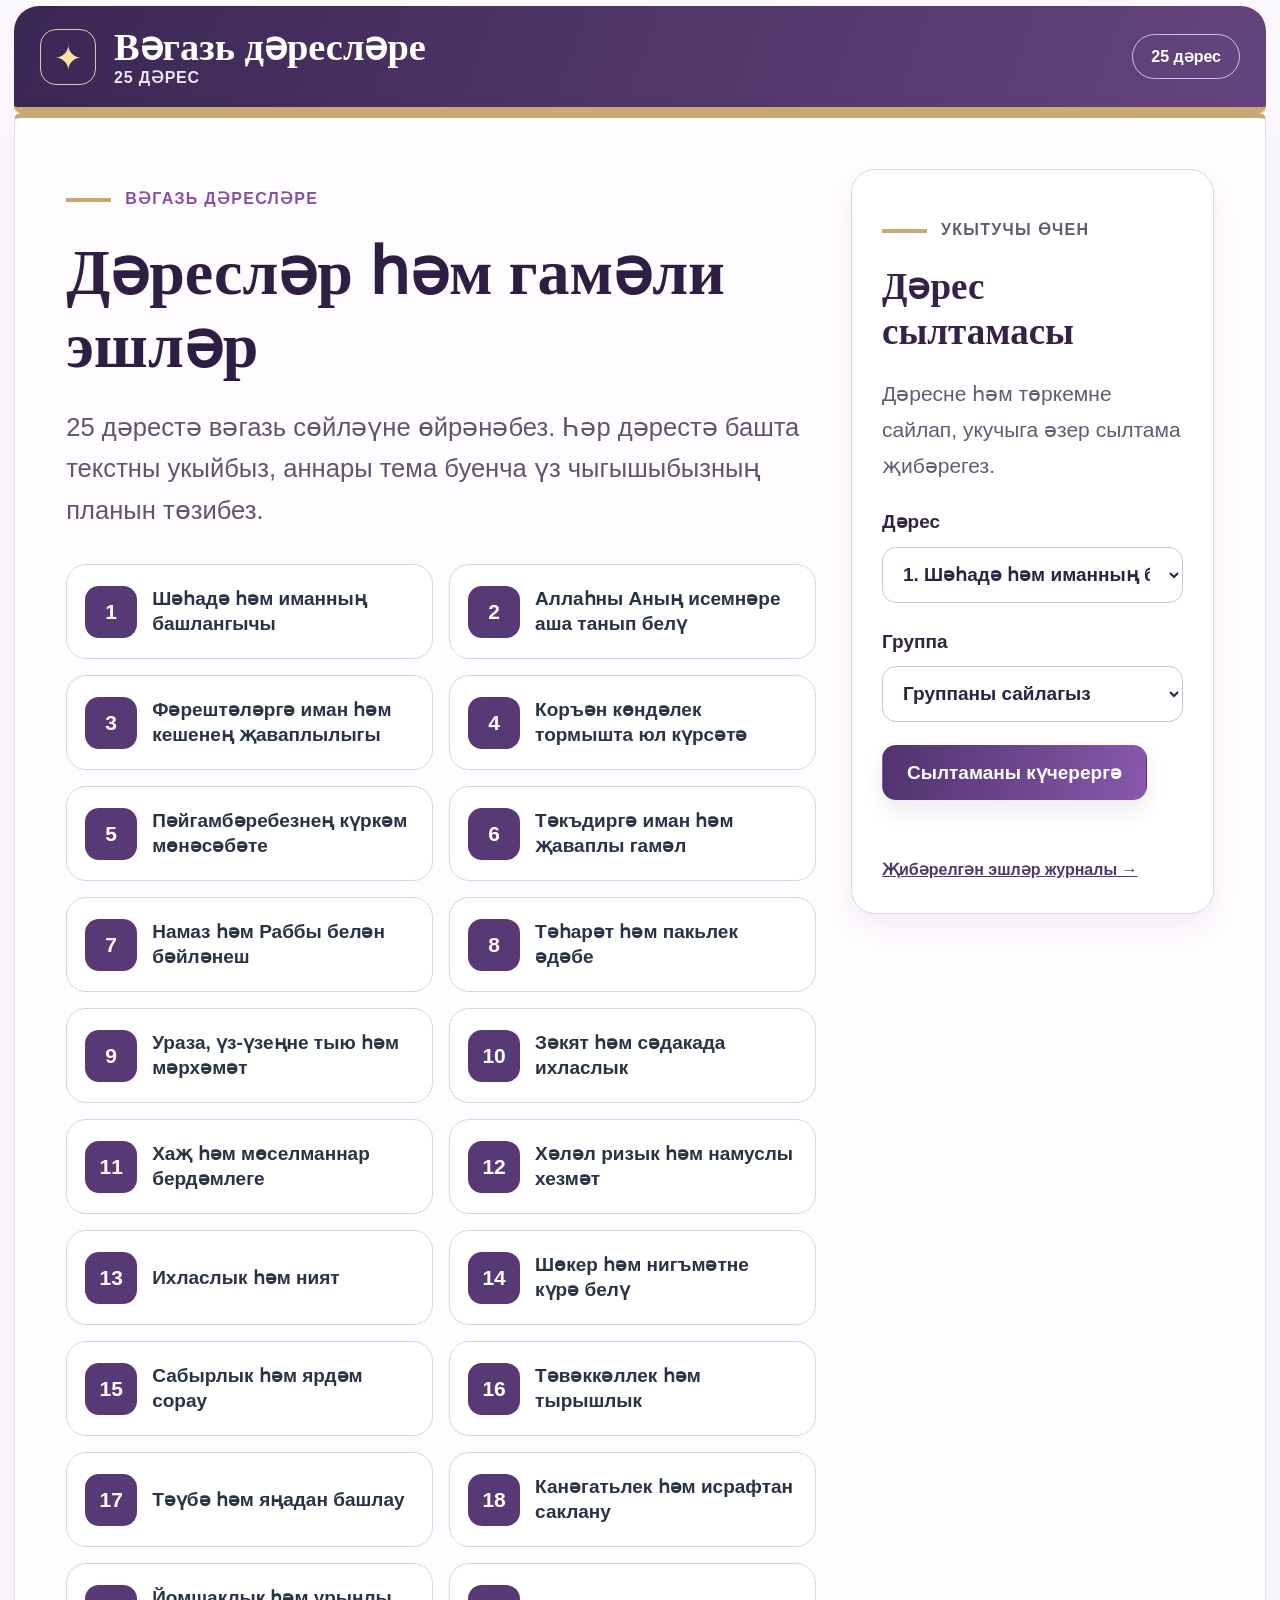
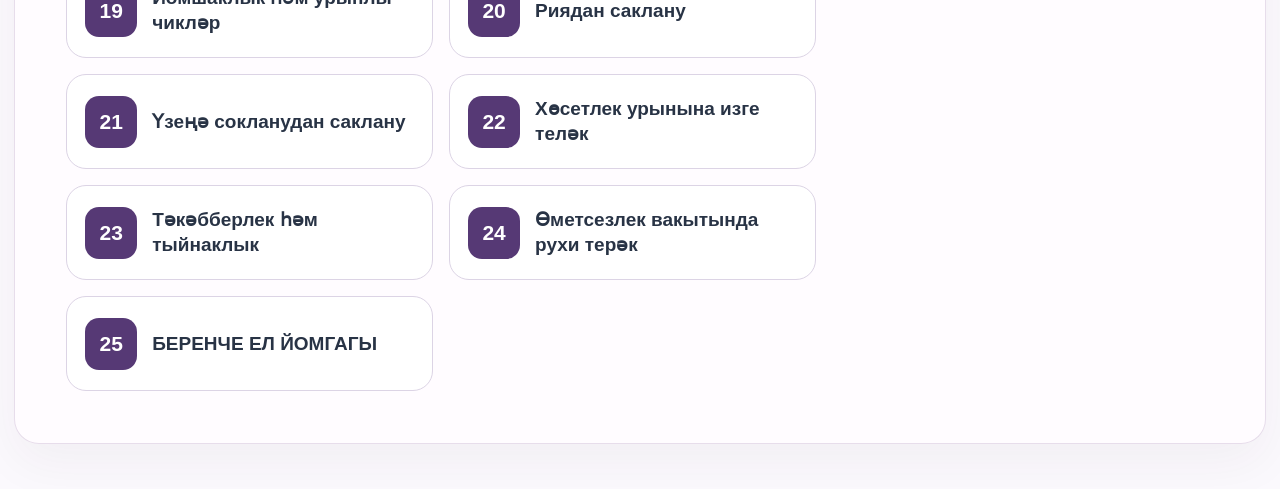
==== index.html @ bb9854bf "Добавить 25 уроков и журнал письменных работ" ====
<!doctype html>
<html lang="tt">
<head>
  <meta charset="utf-8">
  <meta name="viewport" content="width=device-width, initial-scale=1">
  <meta name="description" content="Вәгазь дәресләре: беренче уку елы, 25 дәрес һәм гамәли эшләр">
  <title>Вәгазь дәресләре</title>
  <style>
    :root{--purple:#493064;--dark:#332244;--lav:#f3ecf8;--line:#e2d7eb;--gold:#c9ad78;--ink:#302a39;--muted:#706878;--green:#eaf4e5}
    *{box-sizing:border-box}body{margin:0;font:18px/1.55 Arial,sans-serif;color:var(--ink);background:linear-gradient(120deg,#f8f3fb,#fcfaf5)}
    header{background:linear-gradient(110deg,#39264f,#684886);color:white;padding:24px max(24px,calc((100vw - 1280px)/2));border-bottom:5px solid var(--gold)}
    header small{display:block;font-weight:700;letter-spacing:.12em;color:#eadbf2}header strong{display:block;font:700 clamp(30px,4vw,48px) Georgia,serif;margin-top:2px}
    .layout{max-width:1280px;margin:28px auto;padding:0 20px;display:grid;grid-template-columns:290px minmax(0,1fr);gap:25px}
    aside,main{background:#fff;border:1px solid var(--line);border-radius:20px;box-shadow:0 12px 30px #49306410}
    aside{padding:20px;align-self:start}aside h2{font:700 23px Georgia,serif;color:var(--dark);margin:0 0 12px}.group{margin:22px 0 8px;color:#775795;font-size:13px;font-weight:900;letter-spacing:.06em}.lesson{display:block;text-decoration:none;color:var(--ink);padding:12px 13px;border-radius:12px;margin:4px 0;font-size:16px}.lesson.active{background:var(--lav);color:var(--purple);font-weight:800;border-left:4px solid #9b78ba}.lesson span{color:var(--muted);font-weight:700;margin-right:8px}
    main{padding:clamp(24px,4vw,50px)}.crumb{font-size:14px;color:#765996;font-weight:800;letter-spacing:.07em;text-transform:uppercase}.preview{float:right;background:#fbf4e8;border:1px solid #e9d6b2;color:#78592b;border-radius:999px;padding:5px 13px;font-size:13px;font-weight:800}
    h1{font:700 clamp(31px,4vw,51px) Georgia,serif;color:var(--dark);line-height:1.12;margin:13px 0 20px}.topic{background:var(--green);border-left:5px solid #88aa80;border-radius:0 13px 13px 0;padding:17px 20px;font-size:20px;font-weight:800;color:#26472d}.meta{color:var(--muted);margin:16px 0 25px}.tabs{display:flex;gap:10px;border-bottom:1px solid var(--line);padding-bottom:12px;flex-wrap:wrap}.tabs a{border-radius:10px;padding:9px 16px;text-decoration:none;background:#f7f2fa;color:var(--purple);font-weight:800;font-size:15px}.tabs a:first-child{background:var(--purple);color:#fff}
    h2{font:700 29px Georgia,serif;color:var(--dark);margin:30px 0 10px}.bodytext{max-width:790px}.evidence{background:#faf7f1;border:1px solid #eadfcf;border-radius:15px;padding:20px 24px;margin:24px 0}.evidence strong{color:#60487a}.task{background:linear-gradient(140deg,#f6f0fa,#fbf8fc);border:1px solid #dfd1ea;border-radius:20px;padding:26px;margin-top:36px}.task h2{margin:0 0 8px}.task .lead{font-size:17px;color:var(--muted);margin:0 0 20px}.steps{display:grid;grid-template-columns:repeat(2,1fr);gap:12px}.step{background:#fff;border:1px solid var(--line);border-radius:13px;padding:15px 17px}.step strong{display:block;color:var(--purple);margin-bottom:4px}.step span{font-size:16px;color:#5f5666}.actions{display:flex;gap:12px;flex-wrap:wrap;margin-top:24px}.button{display:inline-block;border-radius:12px;padding:12px 20px;font-weight:800;text-decoration:none;background:var(--purple);color:#fff}.button.secondary{background:#fff;color:var(--purple);border:1px solid #baa3ce}.note{font-size:14px;color:var(--muted);margin-top:12px}
    .field{display:block;margin-top:20px;font-weight:800;color:var(--purple)}.draft{width:100%;min-height:210px;padding:16px;border:1px solid #cdb9dc;border-radius:13px;font:17px/1.6 Arial,sans-serif;margin-top:8px;resize:vertical}.status{font-size:15px;color:#51704f;min-height:24px}button.button{border:0;font:800 17px Arial,sans-serif;cursor:pointer}.chapter-label{font-size:12px;color:#806497;font-weight:900;padding:15px 12px 4px}
    @media(max-width:800px){.layout{grid-template-columns:1fr}aside{display:block}aside .lesson:not(.active){display:none}main{padding:24px}.steps{grid-template-columns:1fr}.preview{float:none;display:inline-block}}
  </style>
  <link rel="stylesheet" href="site.css">
</head>
<body>
  <div class="wrap">
    <header class="top"><div class="brand"><span class="brand-mark" aria-hidden="true">✦</span><div><strong>Вәгазь дәресләре</strong><small>25 ДӘРЕС</small></div></div><span class="pill" id="coursePill">25 дәрес</span></header>
    <div class="progress" id="progress" hidden><div class="progress-line"><span id="stageName">Дәрес белән танышу</span><span id="stageCount">1 / 2</span></div><div class="track"><div class="fill" id="stageFill"></div></div></div>
    <main class="course-main">
      <section class="screen" id="home">
        <div class="home-grid"><div><p class="eyebrow">ВӘГАЗЬ ДӘРЕСЛӘРЕ</p><h1>Дәресләр һәм гамәли эшләр</h1><p class="lead">25 дәрестә вәгазь сөйләүне өйрәнәбез. Һәр дәрестә башта текстны укыйбыз, аннары тема буенча үз чыгышыбызның планын төзибез.</p><div class="lesson-cards" id="lessonCards"></div></div>
        <aside class="teacher-panel"><p class="eyebrow">УКЫТУЧЫ ӨЧЕН</p><h2>Дәрес сылтамасы</h2><p>Дәресне һәм төркемне сайлап, укучыга әзер сылтама җибәрегез.</p><label class="field">Дәрес<select id="teacherLesson"></select></label><label class="field">Группа<select id="teacherGroup"></select></label><button class="primary" id="copyLinkBtn" type="button">Сылтаманы күчерергә</button><p class="status" id="copyNote" role="status"></p><input id="teacherLink" class="field" type="text" readonly hidden aria-label="Дәрес сылтамасы"><a class="journal-pending" href="teacher.html">Җибәрелгән эшләр журналы →</a></aside></div>
      </section>
      <section class="screen" id="intro" hidden><p class="eyebrow">ДӘРЕС ТЕКСТЫ</p><h1 id="introTitle"></h1><div class="theme-card" id="introTheme"></div><div class="goal-card"><strong>Дәреснең максаты</strong><span id="introGoal"></span></div><article class="reading" id="lessonReading"></article><div class="closing-card"><strong>Гамәли эшкә әзерләнү</strong><p>Текстны укыгач, төп фикерне, тикшерелгән дәлилне һәм тормышчан мисалны үз сүзләрегез белән җиткереп карагыз.</p></div><div class="actions"><button class="primary" id="toAssignment" type="button">Биремгә күчәргә</button></div></section>
      <section class="screen" id="identity" hidden><button class="secondary back" id="backToIntro" type="button">← Дәрес текстына кайтырга</button><p class="eyebrow">УКУЧЫ ТУРЫНДА МӘГЪЛҮМАТ</p><h1>Биремне кем үти?</h1><p class="lead">Эшегездә күренсен өчен исем-фамилиягезне языгыз һәм группагызны сайлагыз.</p><label class="field">Исем һәм фамилия<input id="studentName" type="text" autocomplete="name"></label><label class="field">Группа<select id="studentGroup"></select></label><p class="form-error" id="identityError" role="alert" hidden></p><div class="actions"><button class="primary" id="startAssignment" type="button">Биремне башларга</button></div></section>
      <section class="screen" id="assignment" hidden><button class="secondary back" id="backToText" type="button">← Дәрес текстына кайтырга</button><p class="eyebrow">ГАМӘЛИ БИРЕМ</p><h1>Вәгазь әзерләү</h1><p class="lead">Дәрес темасы буенча үз сүзләрегез белән чыгыш планы әзерләгез.</p><p class="identity-summary" id="identitySummary"></p><div class="specific-task" id="specificPractice"></div><div class="assignment-steps"><div class="assignment-step"><strong>1. Тыңлаучы</strong><span>Кемгә мөрәҗәгать итәсез?</span></div><div class="assignment-step"><strong>2. Төп фикер</strong><span>Берничә җөмлә белән нәрсәне җиткерәсез?</span></div><div class="assignment-step"><strong>3. Дәлил</strong><span>Дәрестә китерелгән дәлилне һәм аның чыганагын күрсәтегез.</span></div><div class="assignment-step"><strong>4. Тормышчан мисал</strong><span>Тыңлаучыга аңлаешлы бер мисал.</span></div><div class="assignment-step"><strong>5. Йомгак</strong><span>Йомшак һәм гамәли нәтиҗә.</span></div><div class="assignment-step"><strong>6. Чыгыш</strong><span>Планга таянып, үз сүзләрегез белән сөйләп карагыз.</span></div></div><label class="field">Үз чыгышыгызның планы<textarea id="draft" placeholder="Тыңлаучы, төп фикер, дәлил, мисал һәм йомгакны монда языгыз"></textarea></label><div class="actions"><button class="primary" id="submitAssignment" type="button">Эшне җибәрергә</button></div><p class="status" id="submitStatus" role="status"></p><p class="note" id="previewNote">Журнал серверга тоташтырылганнан соң эш шунда җибәреләчәк. Әлегә бу — җирле карау гына.</p></section>
      <section class="screen" id="submitted" hidden><p class="eyebrow">ЭШ ҖИБӘРЕЛДЕ</p><h1>Рәхмәт!</h1><p class="lead">Эшегез укытучы журналына җибәрелде.</p><p class="identity-summary" id="submittedSummary"></p></section>
    </main>
  </div>
  <script src="lessons.js"></script>
  <script src="app-v2.js"></script>
</body>
</html>
---- site.css ----
:root{--violet:#51346d;--violet2:#8559a7;--navy:#172f45;--cream:#fbf5e9;--mint:#edf6e9}
body{font:21px/1.7 Arial,"Noto Sans",sans-serif;background:#fbf9fd;color:#2d2340}
.wrap{width:min(1500px,calc(100% - 28px));margin:6px auto 45px}
.top{display:flex;justify-content:space-between;align-items:center;gap:20px;padding:18px 26px;background:linear-gradient(110deg,#3b2753,#64447e);border-bottom:6px solid #caaa74;border-radius:25px 25px 7px 7px;color:#fff}
.brand{display:flex;align-items:center;gap:18px}.brand-mark{display:grid;place-items:center;width:56px;height:56px;border:1px solid #dbcaa8;border-radius:16px;color:#ffe1a5;font-size:34px}
.brand strong{font:700 clamp(27px,3vw,42px) Georgia,serif;line-height:1.1}.brand small{display:block;font:800 16px/1.3 Arial,sans-serif;letter-spacing:.05em;color:#ede4f6}
.pill{border:1px solid #d2bddf;border-radius:99px;padding:8px 18px;font-size:16px;font-weight:800;white-space:nowrap}
.progress{padding:17px 24px 22px;background:#fff;border:1px solid #e9dff0;border-top:0}.progress-line{display:flex;justify-content:space-between;gap:15px;color:#6b567d;font-size:16px;font-weight:800}.track{height:12px;margin-top:12px;background:#eee5f4;border-radius:99px;overflow:hidden}.fill{height:100%;width:0;background:linear-gradient(90deg,#c7a675,#9d67cb)}
.course-main{display:block;min-height:65vh;padding:clamp(26px,4vw,62px);background:#fffcff;border:1px solid #e7ddeb;border-top:5px solid #caaa74;border-radius:7px 7px 25px 25px;box-shadow:0 18px 50px #3720400d}
.screen[hidden],.progress[hidden]{display:none!important}.eyebrow{font-size:16px;font-weight:900;letter-spacing:.08em;color:#8351a5;text-transform:uppercase}.eyebrow:before{content:"";display:inline-block;width:45px;height:4px;background:#caaa74;vertical-align:middle;margin-right:14px}
.course-main h1{font:700 clamp(39px,5vw,75px)/1.13 Georgia,serif;color:#2f1e43;margin:25px 0 25px}.course-main h2{font:700 clamp(28px,3.1vw,45px)/1.2 Georgia,serif;color:#352248;margin:0 0 13px}.lead{max-width:1000px;color:#5f5571;font-size:clamp(20px,2vw,26px);line-height:1.62;margin:25px 0 33px}
.home-grid{display:grid;grid-template-columns:minmax(0,1.55fr) minmax(340px,.75fr);gap:35px}.lesson-cards{display:grid;grid-template-columns:repeat(2,minmax(0,1fr));gap:16px;margin-top:33px}.lesson-card{display:flex;align-items:center;gap:15px;padding:18px;border:1px solid #dcd4e5;border-radius:20px;text-decoration:none;color:#283345;background:#fff;min-height:95px}.lesson-card:hover,.lesson-card:focus-visible{border-color:#8c65a4;box-shadow:0 8px 22px #4930641e}.number{display:grid;place-items:center;min-width:52px;height:52px;border-radius:14px;background:#563975;color:#fff;font-weight:900}.lesson-card strong{font-size:19px;line-height:1.3}
.teacher-panel{align-self:start;background:#fff;border:1px solid #e0d6e9;border-radius:24px;padding:30px;box-shadow:0 14px 30px #49306412}.teacher-panel p{color:#635b70}.teacher-panel h2{margin:22px 0;font-size:37px}.field{display:grid;gap:8px;margin:23px 0;font-size:19px;font-weight:800;color:#322440}.field select,.field input,.field textarea{width:100%;padding:15px 16px;border:1px solid #cfc1db;border-radius:14px;background:#fff;color:#2d2340;font:inherit;min-height:56px}.field textarea{min-height:280px;resize:vertical}.teacher-panel a{color:#52366b;font-weight:800}.teacher-panel .small{font-size:15px;color:#6d6379}
.primary,.secondary{display:inline-block;border:1px solid transparent;border-radius:14px;padding:15px 24px;font:800 19px Arial,sans-serif;cursor:pointer;text-decoration:none}.primary{background:linear-gradient(100deg,#50336d,#8858ac);color:#fff;box-shadow:0 10px 20px #4930641a}.secondary{background:#fff;color:#50336d;border-color:#cdb9db}.primary:focus-visible,.secondary:focus-visible,.lesson-card:focus-visible{outline:3px solid #bd9bd2;outline-offset:3px}.actions{display:flex;justify-content:flex-end;gap:13px;flex-wrap:wrap;margin-top:35px}.status{min-height:24px;color:#486d4c;font-size:16px}
.theme-card{background:var(--mint);border-left:6px solid #8bb07e;border-radius:0 17px 17px 0;padding:25px 30px;margin:28px 0;font-size:23px;font-weight:800;color:#234d30}.goal-card{background:#f1eaf6;border-left:6px solid #9465ae;border-radius:0 17px 17px 0;padding:24px 30px;margin:28px 0;font-size:21px}.goal-card strong{display:block;font:700 31px Georgia,serif;margin-bottom:10px}.reading{max-width:1200px}.reading-card{border:1px solid #e7d9c2;border-radius:24px;padding:clamp(22px,3vw,42px);margin:25px 0;background:var(--cream)}.reading-card:nth-child(even){background:#f4eef9;border-color:#e4d7ed}.reading-card:nth-child(3n){background:#f0f7f1;border-color:#d7e7d9}.reading-card h2{margin-bottom:22px}.reading-card p{font-size:clamp(20px,1.8vw,25px);line-height:1.7;margin:18px 0;white-space:pre-line}.reading-card p:first-of-type{margin-top:0}.reading-card p:last-child{margin-bottom:0}.reading-card .source{font-size:19px;color:#68567d;font-weight:700}.closing-card{background:#eee6f5;border-left:6px solid #9360ad;border-radius:0 20px 20px 0;padding:28px 33px;margin:35px 0;font-size:22px}.closing-card strong{display:block;font:700 38px Georgia,serif;margin-bottom:8px}.closing-card p{margin:0;white-space:pre-line}
.assignment-steps{display:grid;grid-template-columns:repeat(2,minmax(0,1fr));gap:16px}.assignment-step{background:#fff;border:1px solid #ded2e8;border-radius:17px;padding:22px}.assignment-step strong{display:block;color:#563975;font-size:22px}.assignment-step span{font-size:19px}.specific-task{background:#fbf4e8;border:1px solid #e8d7b8;border-radius:18px;padding:25px 30px;margin:30px 0;white-space:pre-line}.note{color:#695f75;font-size:16px;margin-top:20px}.back{margin-bottom:25px}.journal-pending{display:block;color:#7a6b86;font-size:16px;margin-top:16px}
input[hidden]{display:none!important}
.form-error{padding:12px 16px;border-radius:12px;background:#fff0f0;color:#9e3030;font-size:18px;font-weight:700}.form-error[hidden]{display:none}.identity-summary{display:inline-block;margin:0;padding:9px 15px;border-radius:12px;background:#f0eaf5;color:#4b3268;font-size:17px;font-weight:800}
@media(max-width:900px){.home-grid{grid-template-columns:1fr}.lesson-cards{grid-template-columns:1fr}.teacher-panel{order:2}.assignment-steps{grid-template-columns:1fr}}
@media(max-width:600px){body{font-size:19px}.wrap{width:calc(100% - 12px)}.top{padding:16px;flex-wrap:wrap}.brand{min-width:0}.brand strong{font-size:26px}.brand-mark{width:44px;height:44px;flex:none}.pill{font-size:13px;padding:6px 10px;margin-left:auto}.course-main{padding:23px 18px}.course-main h1{font-size:39px}.lesson-card strong{font-size:18px}.theme-card,.goal-card,.closing-card{padding:20px}.reading-card{padding:22px}.reading-card p{font-size:20px}.teacher-panel{padding:22px}}
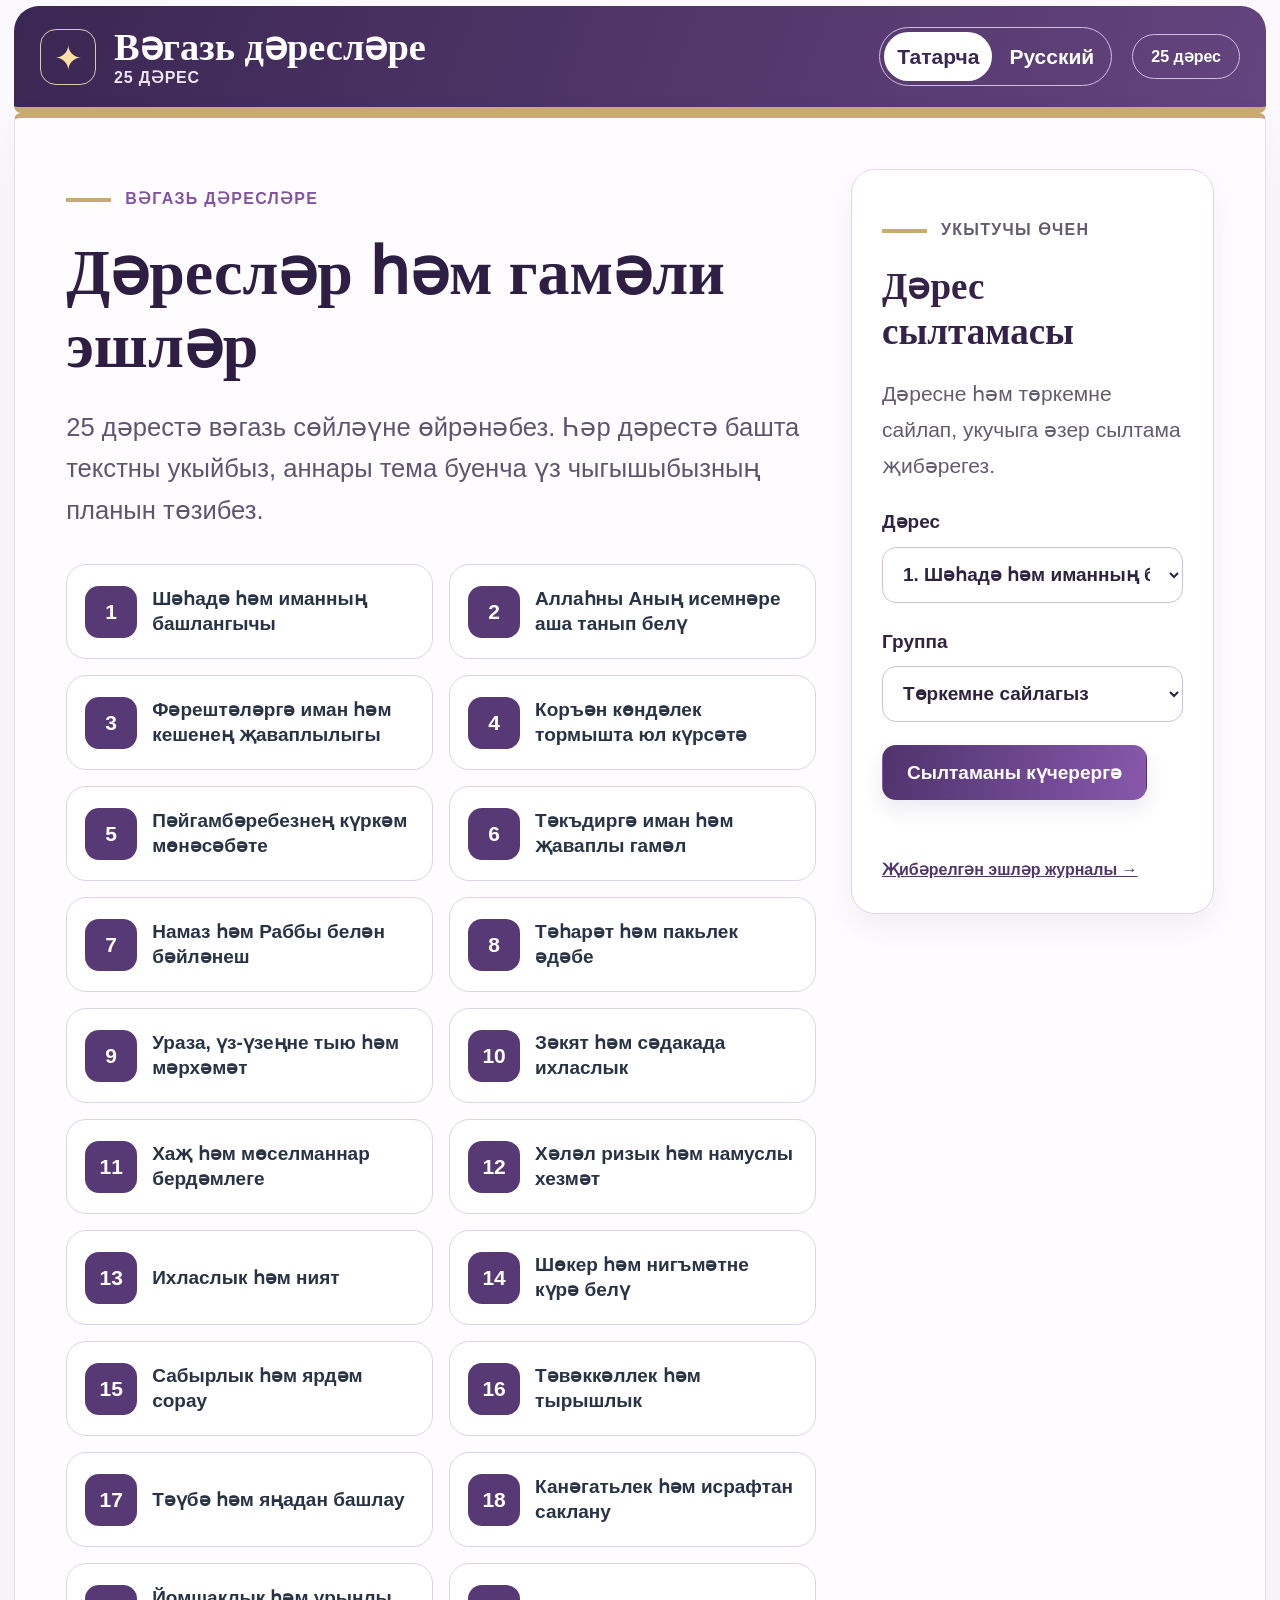
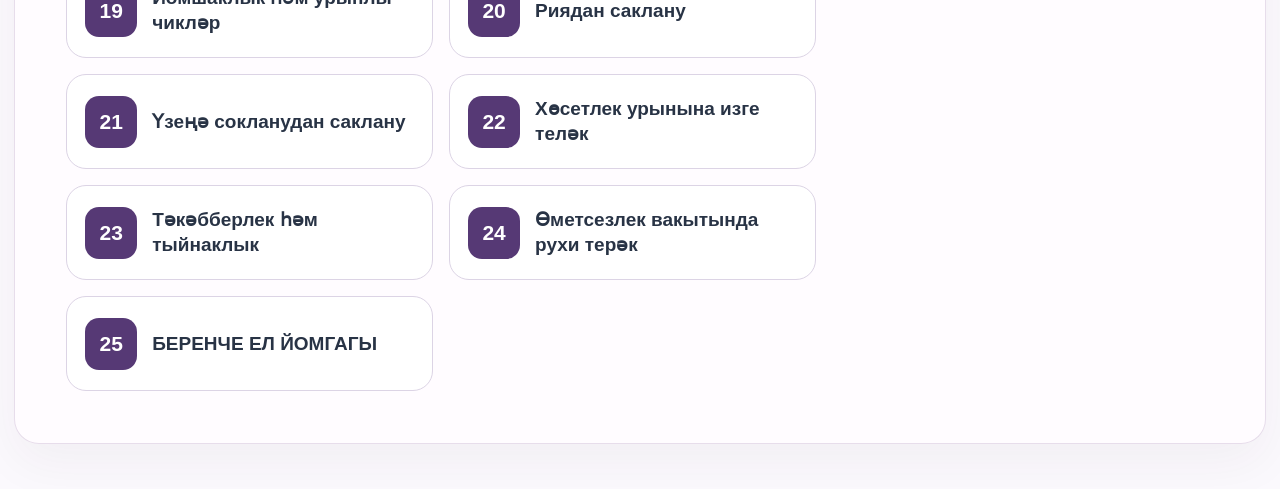
==== commit 64e29d6a: "Добавить русский перевод 25 уроков и согласованные уточнения" ====
--- a/index.html
+++ b/index.html
@@ -36,7 +36,8 @@
       <section class="screen" id="submitted" hidden><p class="eyebrow">ЭШ ҖИБӘРЕЛДЕ</p><h1>Рәхмәт!</h1><p class="lead">Эшегез укытучы журналына җибәрелде.</p><p class="identity-summary" id="submittedSummary"></p></section>
     </main>
   </div>
-  <script src="lessons.js"></script>
-  <script src="app-v2.js"></script>
+  <script src="lessons.js?v=20261101"></script>
+  <script src="lessons-ru.js?v=20261101"></script>
+  <script src="app-v2.js?v=20261101"></script>
 </body>
 </html>
--- a/site.css
+++ b/site.css
@@ -5,6 +5,7 @@
 .brand{display:flex;align-items:center;gap:18px}.brand-mark{display:grid;place-items:center;width:56px;height:56px;border:1px solid #dbcaa8;border-radius:16px;color:#ffe1a5;font-size:34px}
 .brand strong{font:700 clamp(27px,3vw,42px) Georgia,serif;line-height:1.1}.brand small{display:block;font:800 16px/1.3 Arial,sans-serif;letter-spacing:.05em;color:#ede4f6}
 .pill{border:1px solid #d2bddf;border-radius:99px;padding:8px 18px;font-size:16px;font-weight:800;white-space:nowrap}
+.language-switch{display:flex;align-items:center;gap:4px;padding:4px;border:1px solid #d2bddf;border-radius:999px;margin-left:auto}.language-switch a{color:#fff;text-decoration:none;padding:7px 13px;border-radius:999px;font-weight:800;white-space:nowrap}.language-switch a[aria-current="page"]{background:#fff;color:#3b2753}
 .progress{padding:17px 24px 22px;background:#fff;border:1px solid #e9dff0;border-top:0}.progress-line{display:flex;justify-content:space-between;gap:15px;color:#6b567d;font-size:16px;font-weight:800}.track{height:12px;margin-top:12px;background:#eee5f4;border-radius:99px;overflow:hidden}.fill{height:100%;width:0;background:linear-gradient(90deg,#c7a675,#9d67cb)}
 .course-main{display:block;min-height:65vh;padding:clamp(26px,4vw,62px);background:#fffcff;border:1px solid #e7ddeb;border-top:5px solid #caaa74;border-radius:7px 7px 25px 25px;box-shadow:0 18px 50px #3720400d}
 .screen[hidden],.progress[hidden]{display:none!important}.eyebrow{font-size:16px;font-weight:900;letter-spacing:.08em;color:#8351a5;text-transform:uppercase}.eyebrow:before{content:"";display:inline-block;width:45px;height:4px;background:#caaa74;vertical-align:middle;margin-right:14px}
